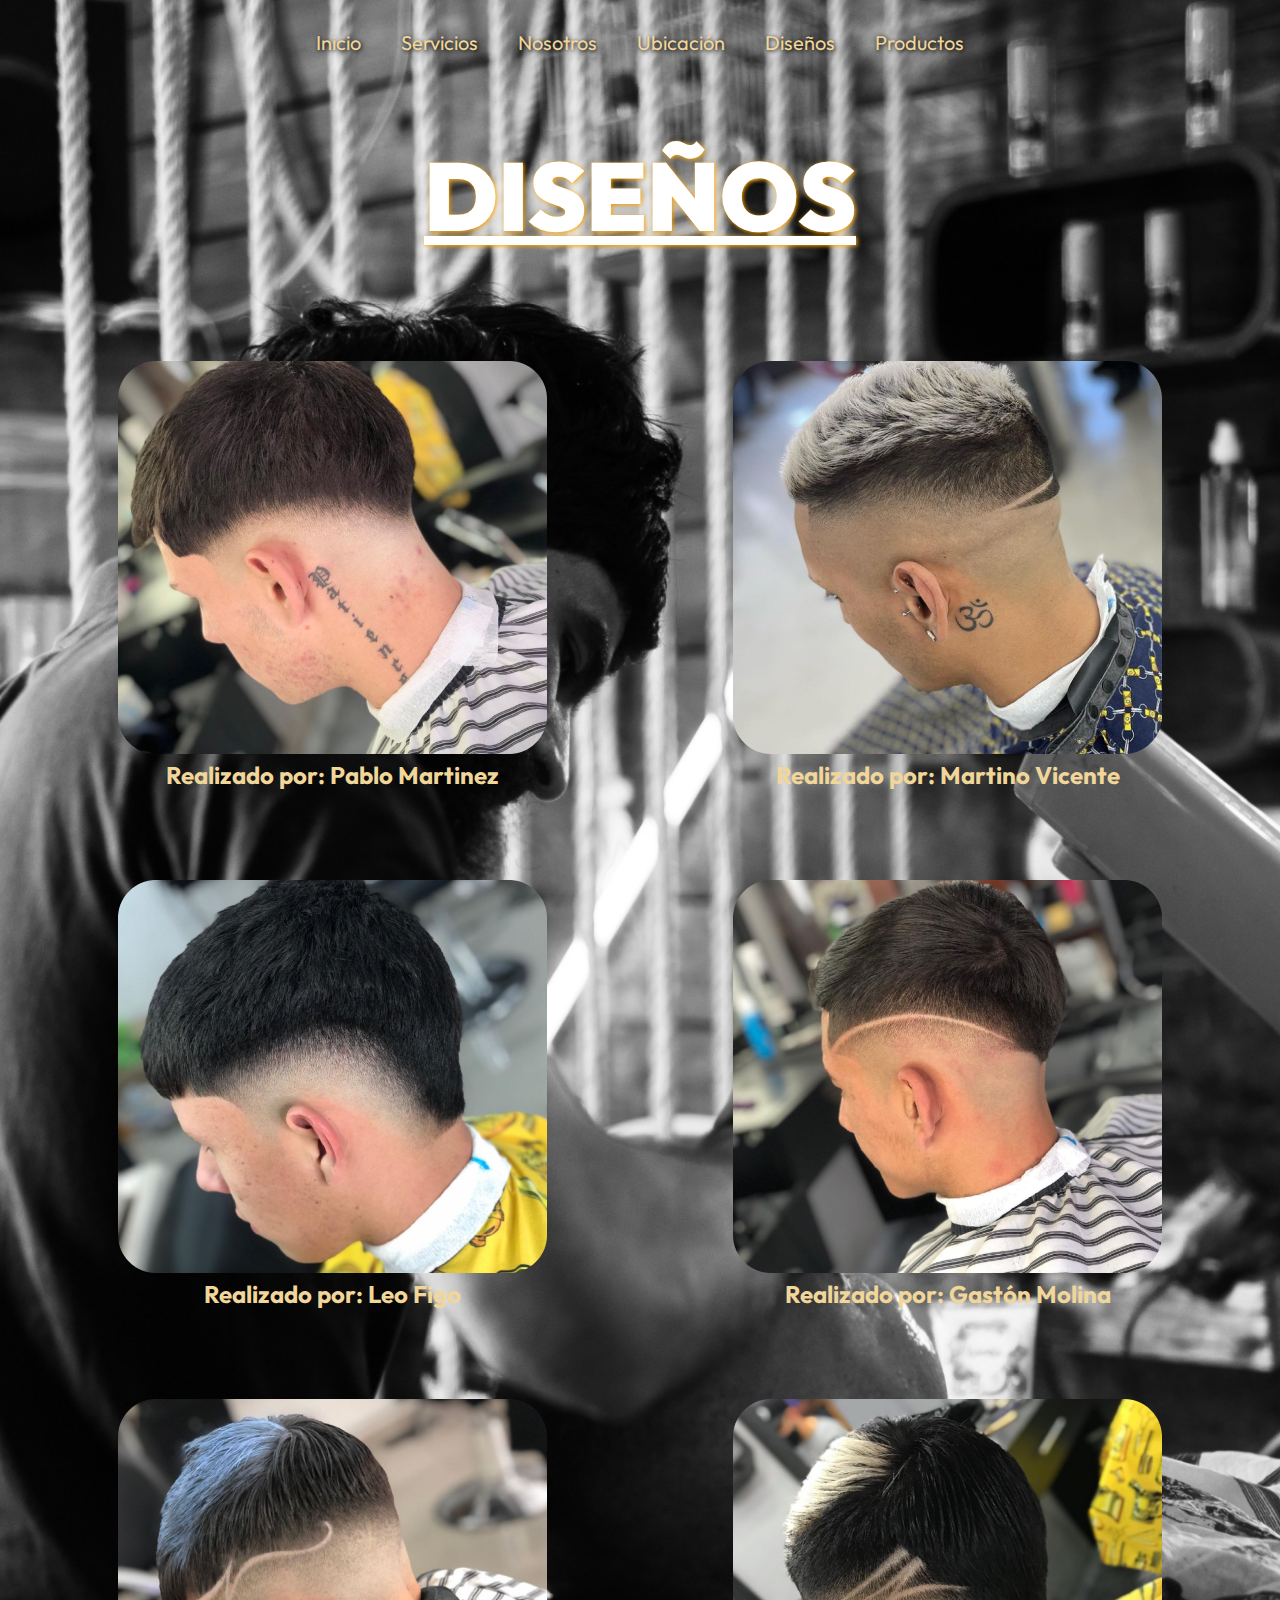
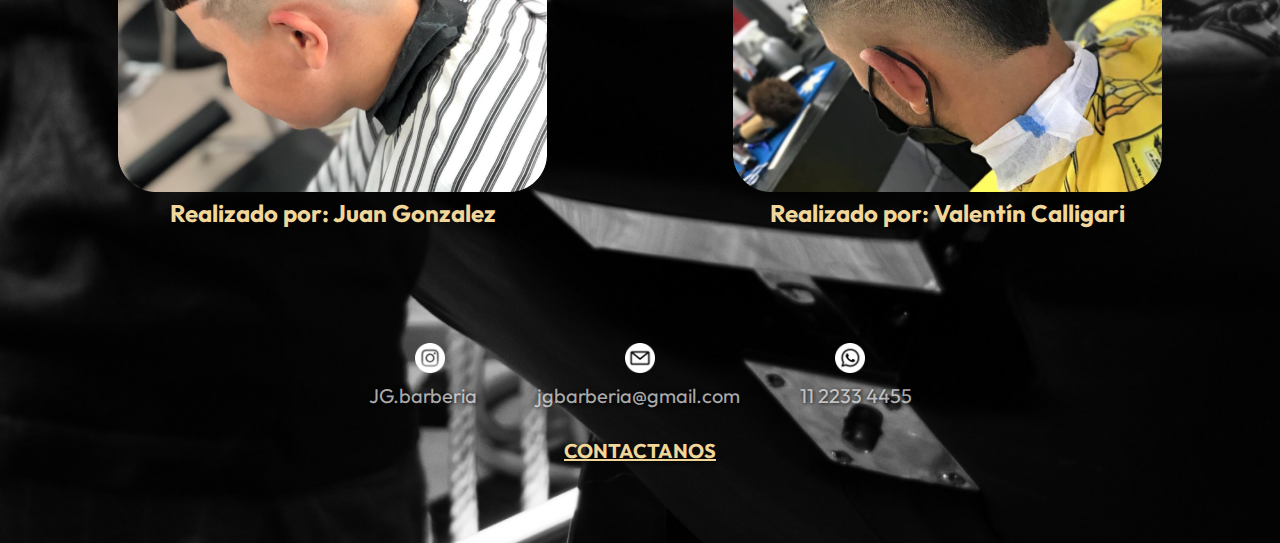
==== pages/diseños.html @ 5b82ba36 "main" ====
<!DOCTYPE html>
<html lang="en">

<head>
    <meta charset="UTF-8">
    <meta name="viewport" content="width=device-width, initial-scale=1.0">
    <title>Diseños</title>
    <link rel="stylesheet" href="../css/styles.css">
</head>

<body class="diseñosFondo">
    <header class="barraNavegacion">
        <nav>
            <ul>
                <li><a href="../inicio.html">Inicio</a></li>
                <li><a href="./servicios.html">Servicios</a></li>
                <li><a href="./nosotros.html">Nosotros</a></li>
                <li><a href="./ubicacion.html">Ubicación</a></li>
                <li><a href="#">Diseños</a></li>
                <li><a href="./productos.html">Productos</a></li>
            </ul>
        </nav>
    </header>

    <main class="diseños">
        <div>
            <h1><strong>DISEÑOS</strong></h1>
        </div>
        <section>
            <article>
                <div>
                    <img src="../assets/img/diseños/corte1.png" alt="">
                    <p>Realizado por: Pablo Martinez</p>
                </div>
                <div>
                    <img src="../assets/img/diseños/corte2.png" alt="">
                    <p>Realizado por: Martino Vicente</p>
                </div>
            </article>
            <article>
                <div>
                    <img src="../assets/img/diseños/corte3.png" alt="">
                    <p>Realizado por: Leo Figo</p>
                </div>
                <div>
                    <img src="../assets/img/diseños/corte4.png" alt="">
                    <p>Realizado por: Gastón Molina</p>
                </div>
            </article>
            <article>
                <div>
                    <img src="../assets/img/diseños/corte5.png" alt="">
                    <p>Realizado por: Juan Gonzalez</p>
                </div>
                <div>
                    <img src="../assets/img/diseños/corte6.png" alt="">
                    <p>Realizado por: Valentín Calligari</p>
                </div>
            </article>
        </section>
    </main>

    <footer class="piePagina">
        <div>
            <div class="iconos">
                <img src="../assets/img/iconos/instagram.png" alt="">
                <img src="../assets/img/iconos/email.png" alt="">
                <img src="../assets/img/iconos/whatsapp.png" alt="">
            </div>
            <ul>
                <li>JG.barberia</li>
                <li>jgbarberia@gmail.com</li>
                <li>11 2233 4455</li>
            </ul>
        </div>
        <div>
            <h3>CONTACTANOS</h3>
        </div>
    </footer>
</body>

</html>
---- css/styles.css ----
@import url('https://fonts.googleapis.com/css2?family=Outfit:wght@100..900&display=swap');
@import url('https://fonts.googleapis.com/css2?family=UnifrakturMaguntia&display=swap');

* {
    margin: 0;
    padding: 0;
    box-sizing: border-box;
}

/* header y footer */

.barraNavegacion {
    text-shadow: 1px 1px 4px black;
    text-decoration: none;
    font-family: "Outfit", sans-serif;
    font-size: 20px;
}

.barraNavegacion nav ul {
    display: flex;
    flex-direction: row;
    justify-content: center;
    gap: 2.5rem;
    list-style: none;
    margin: 30px;
    flex-wrap: wrap;
}

.piePagina {
    width: 100%;
    height: 250px;
    text-shadow: 1px 1px 4px black;
    font-family: "Outfit", sans-serif;
    font-size: 20px;
}

.piePagina div ul {
    color: rgba(255, 255, 255, 0.678);
    display: flex;
    flex-direction: row;
    justify-content: center;
    gap: 3.75rem;
    list-style: none;
    padding-top: 10px;
    flex-wrap: wrap;
}

.iconos {
    display: flex;
    flex-direction: row;
    justify-content: center;
    gap: 11.25rem;
    padding-top: 50px;

}

.iconos img {
    width: 30px;
    height: 30px;
}

.piePagina div h3 {
    color: #f1d69a;
    text-shadow: 1px 1px 4px black;
    text-align: center;
    text-decoration: underline;
    font-size: 20px;
    font-weight: bold;
    padding-top: 30px;
}

a {
    text-decoration: none;
    color: #f1d69a;
}

/* Inicio */

.inicio {
    background-image: url("../assets/img/fondos/inicio.jpg");
    background-size: cover;
    background-repeat: no-repeat;
    background-position: center;
}


.inicioTitulo div h1 {
    color: white;
    text-shadow: 1px 1px 4px orange;
    text-align: center;
    font-family: "UnifrakturMaguntia", cursive;
    font-size: 128px;
    font-weight: lighter;
    margin-top: 140px;
}

.inicioTitulo div h2 {
    color: #f1d69a;
    text-align: center;
    font-family: "Outfit", sans-serif;
    font-size: 80px;
    margin: 20px;
}

.inicioTitulo div h4 {
    color: white;
    text-shadow: 1px 1px 4px orange;
    text-align: center;
    text-decoration: underline;
    font-family: "Outfit", sans-serif;
    font-size: 32px;
    padding-top: 10px;
    margin-bottom: 170px;
}

/* Servicios */

.servicios {
    background-image: url("../assets/img/fondos/servicioss.jpg");
    background-size: cover;
    background-repeat: no-repeat;
    background-position: center;
}

.serviciosTitulo {
    color: white;
    text-shadow: 1px 1px 4px orange;
    text-align: center;
    text-decoration: underline;
    font-family: "Outfit", sans-serif;
    font-size: 96px;
    margin-top: 80px;
    margin-bottom: 80px;
}

.sectionServicios {
    display: flex;
    justify-content: space-around;
    text-align: center;
    margin-bottom: 50px;
    flex-wrap: wrap;
}

.serviciosUno p {
    color: rgba(255, 255, 255, 0.541);
    font-family: "Outfit", sans-serif;
    font-size: 18px;
}

.serviciosUno h4 {
    color: #f1d69a;
    font-family: "Outfit", sans-serif;
    font-size: 24px;
    margin-top: 20px;
}

.serviciosUno img {
    width: 18.75rem;
    height: 15.625rem;
    border: 10px solid white;
    border-radius: 50%;
}

.serviciosDos p {
    color: rgba(255, 255, 255, 0.541);
    font-family: "Outfit", sans-serif;
    font-size: 18px;
}

.serviciosDos h4 {
    color: #f1d69a;
    font-family: "Outfit", sans-serif;
    font-size: 24px;
    margin-top: 20px;
}

.serviciosDos img {
    width: 18.75rem;
    height: 15.625rem;
    border: 10px solid white;
    border-radius: 50%;
}

.serviciosTres p {
    color: rgba(255, 255, 255, 0.541);
    font-family: "Outfit", sans-serif;
    font-size: 18px;
}

.serviciosTres h4 {
    color: #f1d69a;
    font-family: "Outfit", sans-serif;
    font-size: 24px;
    margin-top: 20px;
}

.serviciosTres img {
    width: 18.75rem;
    height: 15.625rem;
    border: 10px solid white;
    border-radius: 50%;
}

/* Nosotros */

.nosotros {
    background-image: url("../assets/img/fondos/nosotros.jpg");
    background-size: cover;
    background-repeat: no-repeat;
    background-position: center;
}

.mainNosotros div h1 {
    color: white;
    text-shadow: 1px 1px 4px orange;
    text-align: center;
    text-decoration: underline;
    font-family: "Outfit", sans-serif;
    font-size: 96px;
    margin-top: 80px;
    margin-bottom: 80px;
}

.imgNosotros img {
    display: block;
    margin-left: auto;
    margin-right: auto;
    border: 10px solid white;
    border-radius: 20px;
    margin-left: auto;
    margin-right: auto;
    margin-bottom: 40px;
}

.mainNosotros div p {
    text-align: center;
    color: white;
    text-shadow: 1px 1px 4px orange;
    font-family: "Outfit", sans-serif;
    font-size: 26px;
    margin-bottom: 40px;
}

/* Ubicación */

.ubicacionFondo {
    background-image: url("../assets/img/fondos/ubicacion.jpg");
    background-size: cover;
    background-repeat: no-repeat;
    background-position: center;
}

.ubicacion div h1 {
    color: white;
    text-shadow: 1px 1px 4px orange;
    text-align: center;
    text-decoration: underline;
    font-family: "Outfit", sans-serif;
    font-size: 96px;
    margin-top: 80px;
    margin-bottom: 80px;
}

.ubicacion div iframe {
    display: block;
    margin-left: auto;
    margin-right: auto;
    margin-bottom: 40px;
    border-radius: 20px;
}

.descUbicacion {
    color: white;
    text-shadow: 1px 1px 4px orange;
    text-align: center;
    font-family: "Outfit", sans-serif;
    font-size: 26px;
    margin-bottom: 40px;
}

/* Diseños */

.diseñosFondo {
    background-image: url("../assets/img/fondos/diseñoss.jpg");
    background-size: cover;
    background-repeat: no-repeat;
    background-position: center;
}

.diseños div h1 {
    color: white;
    text-shadow: 1px 1px 4px orange;
    text-align: center;
    text-decoration: underline;
    font-family: "Outfit", sans-serif;
    font-size: 96px;
    margin-top: 80px;
    margin-bottom: 80px;
}

.diseños section {
    color: #f1d69a;
    text-align: center;
    font-weight: bold;
    font-family: "Outfit", sans-serif;
    font-size: 24px;
}

.diseños section article {
    display: flex;
    justify-content: space-around;
    padding: 25px;
    margin-bottom: 40px;
    flex-wrap: wrap;
}

/* Productos */

.fondoProductos {
    background-image: url("../assets/img/fondos/productos.jpg");
    background-size: cover;
    background-repeat: no-repeat;
    background-position: center;
}

.mainProductos div h1 {
    color: white;
    text-shadow: 1px 1px 4px orange;
    text-align: center;
    text-decoration: underline;
    font-family: "Outfit", sans-serif;
    font-size: 96px;
    margin-top: 80px;
    margin-bottom: 80px;
}

.productos h4 {
    color: #f1d69a;
    font-family: "Outfit", sans-serif;
    font-size: 24px;
    padding-left: 270px;
    margin-top: 40px;
    margin-bottom: 40px;
}

.articleProd {
    display: flex;
    flex-direction: row;
    justify-content: space-evenly;
}

.articleProd article {
    width: 300px;
    height: 450px;
    border-radius: 20px;
    background-color: white;
    font-family: "Outfit", sans-serif;
}

.productos div article img {
    width: 100%;
    height: 50%;
    margin-top: 20px;
}

.nombreProd {
    color: black;
    text-align: center;
    font-size: 16px;
    margin-top: 70px;
}

.precio {
    color: #f1d69a;
    text-align: center;
    text-shadow: 1px 1px 4px black;
    font-size: 24px;
    font-weight: bold;
    margin-top: 20px;
}

@media (max-width:1024px) {

    /* Productos */
    .productos h4 {
        padding-left: 80px;
    }
}

@media (max-width:768px) {

    /* Inicio */
    .inicioTitulo div h1 {
        font-size: 110px;
    }

    .inicioTitulo div h2 {
        font-size: 60px;
    }

    .inicioTitulo div h4 {
        font-size: 24px;
    }

    /* Nosotros*/
    .mainNosotros div p {
        font-size: 20px;
    }

    /* Diseños */
    .diseños section article {
        gap: 80px;
    }

    /* Productos */
    .articleProd article {
        width: 200px;
        height: 350px;
    }

    .nombreProd {
        font-size: 12px;
    }

    .precio {
        font-size: 18px;
    }
}

@media (max-width:425px) {

    /* header y footer */
    .barraNavegacion {
        font-size: 15px;
    }

    .piePagina {
        height: 200px;
        font-size: 15px;
    }

    .piePagina div ul {
        gap: 1.25rem;
    }

    .iconos {
        gap: 6.25rem;
    }

    /* Inicio */

    .inicioTitulo div h1 {
        font-size: 90px;
    }

    .inicioTitulo div h2 {
        font-size: 50px;
    }

    .inicioTitulo div h4 {
        font-size: 20px;
    }

    /* Servicios */

    .serviciosTitulo {
        font-size: 60px;
    }

    .sectionServicios {
        gap: 40px;
    }

    /* Nosotros */

    .mainNosotros div h1 {
        font-size: 60px;
    }

    /* Ubicacion */

    .ubicacion div h1 {
        font-size: 60px;
    }

    .descUbicacion {
        font-size: 20px;
    }

    /* Diseños */

    .diseños div h1 {
        font-size: 60px;
    }

    .diseños section article div p {
        margin-top: 10px;
    }

    .diseños section article div img {
        width: 80%;
    }

    /* Productos */

    .mainProductos div h1 {
        font-size: 60px;
    }

    .productos h4 {
        text-align: center;
        padding-left: 0;
    }

    .articleProd {
        flex-wrap: wrap;
        row-gap: 20px;
    }

    .articleProd article {
        width: 200px;
        height: 350px;
    }

    .nombreProd {
        font-size: 12px;
    }

    .precio {
        font-size: 18px;
    }
}

@media (max-width:375px) {
    /* Nosotros */

    .imgNosotros img {
        width: 80%;
    }

    /* Ubicacion */

    .ubicacion div iframe {
        width: 80%;
    }

    /* Diseños */

    .diseños section {
        font-size: 18px;
    }

    /* Productos */

    .mainProductos div h1 {
        font-size: 50px;
    }
}

@media (max-width:320px) {
    /* header y footer */

    .barraNavegacion {
        font-size: 12px;
    }

    .piePagina {
        height: 200px;
        font-size: 12px;
    }

    .piePagina div ul {
        gap: 1.25rem;
    }

    .iconos {
        gap: 5rem;
    }

    /* Inicio */

    .inicioTitulo div h1 {
        font-size: 70px;
    }

    .inicioTitulo div h2 {
        font-size: 40px;
    }

    .inicioTitulo div h4 {
        font-size: 15px;
    }

    /* Servicios */

    .serviciosTitulo {
        font-size: 40px;
    }

    .serviciosUno div img {
        width: 80%;
    }

    .serviciosDos div img {
        width: 16.25rem;
    }

    .serviciosTres div img {
        width: 80%;
    }

    /* Nosotros */

    .mainNosotros div h1 {
        font-size: 40px;
    }

    .mainNosotros div p {
        font-size: 16px;
    }

    /* Ubicacion */

    .ubicacion div h1 {
        font-size: 40px;
    }

    /* Diseños */

    .diseños div h1 {
        font-size: 40px;
    }

    /* Productos */

    .mainProductos div h1 {
        font-size: 40px;
    }
}
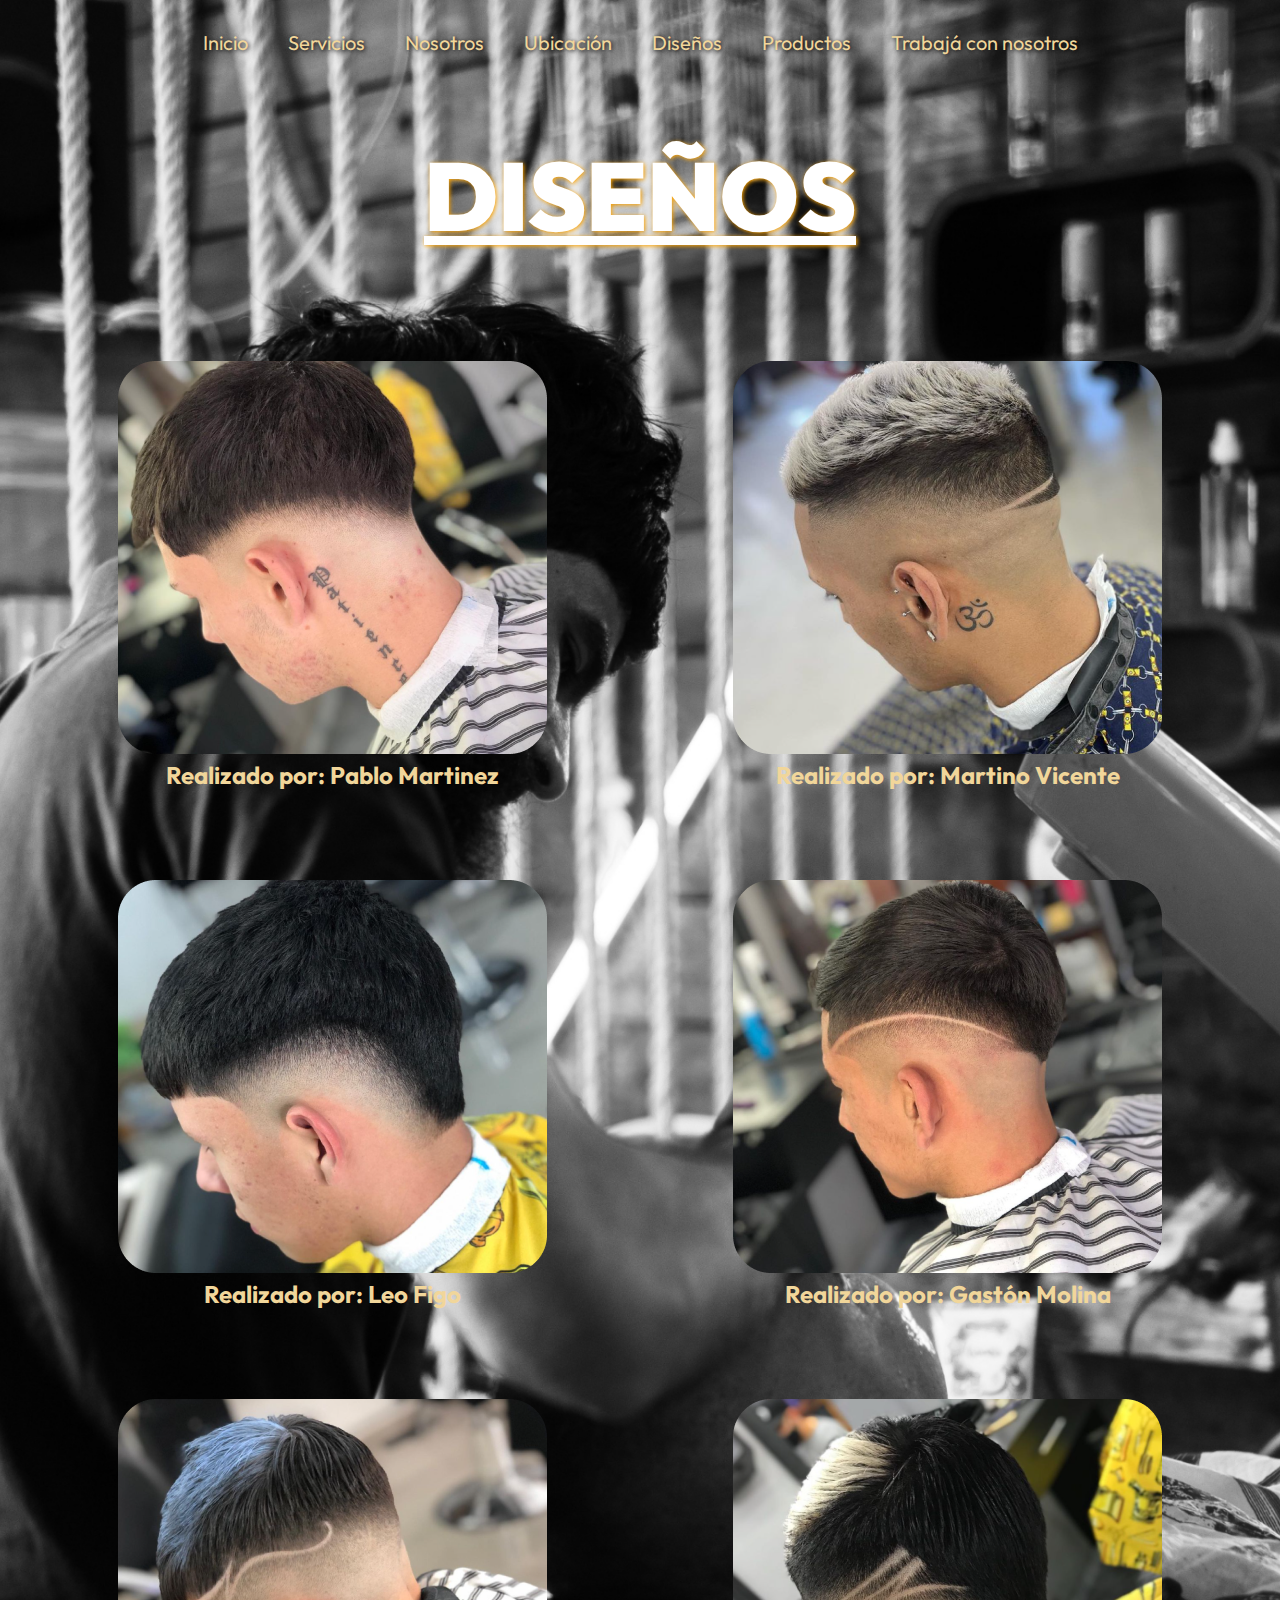
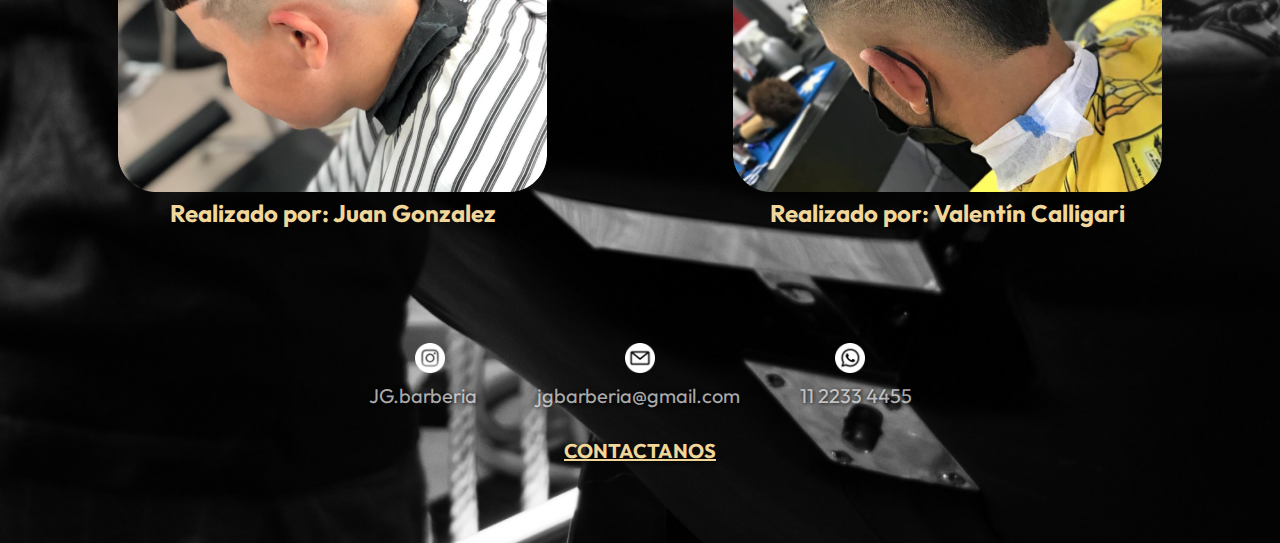
==== commit d701a20e: "hice tbjNosotros.html" ====
--- a/pages/diseños.html
+++ b/pages/diseños.html
@@ -12,12 +12,13 @@
     <header class="barraNavegacion">
         <nav>
             <ul>
-                <li><a href="../inicio.html">Inicio</a></li>
+                <li><a href="../index.html">Inicio</a></li>
                 <li><a href="./servicios.html">Servicios</a></li>
                 <li><a href="./nosotros.html">Nosotros</a></li>
                 <li><a href="./ubicacion.html">Ubicación</a></li>
                 <li><a href="#">Diseños</a></li>
                 <li><a href="./productos.html">Productos</a></li>
+                <li><a href="./trabajaConNosotros.html">Trabajá con nosotros</a></li>
             </ul>
         </nav>
     </header>
--- a/css/styles.css
+++ b/css/styles.css
@@ -379,6 +379,59 @@
     margin-top: 20px;
 }
 
+/* Trabajá con nosotros */
+
+.tbjNosotros {
+    background-image: url("../assets/img/fondos/tbjNosotros.jpg");
+    background-size: cover;
+    background-repeat: no-repeat;
+    background-position: center;
+}
+
+.mainTbjNosotros section article {
+    display: flex;
+    width: 100%;
+    height: 600px;
+    background-color: rgb(0, 0, 0, 0.6);
+    margin-top: 100px;
+}
+
+.mainTbjNosotros section article img {
+    width: 50%;
+    height: 100%;
+}
+
+.mainTbjNosotros section article h1 {
+    color: white;
+    text-shadow: 1px 1px 4px orange;
+    text-align: left;
+    text-decoration: underline;
+    font-family: "Outfit", sans-serif;
+    font-size: 96px;
+    padding-left: 240px;
+    padding-top: 100px;
+}
+
+.mainTbjNosotros div {
+    font-family: "Outfit", sans-serif;
+    text-align: center;
+    font-weight: bold;
+}
+
+.mainTbjNosotros div p {
+    color: white;
+    text-shadow: 1px 1px 4px orange;
+    font-size: 48px;
+    margin-top: 60px;
+}
+
+.mainTbjNosotros div h3 {
+    color: #f1d69a;
+    font-size: 80px;
+    margin-top: 40px;
+    margin-bottom: 40px;
+}
+
 @media (max-width:1024px) {
 
     /* Productos */
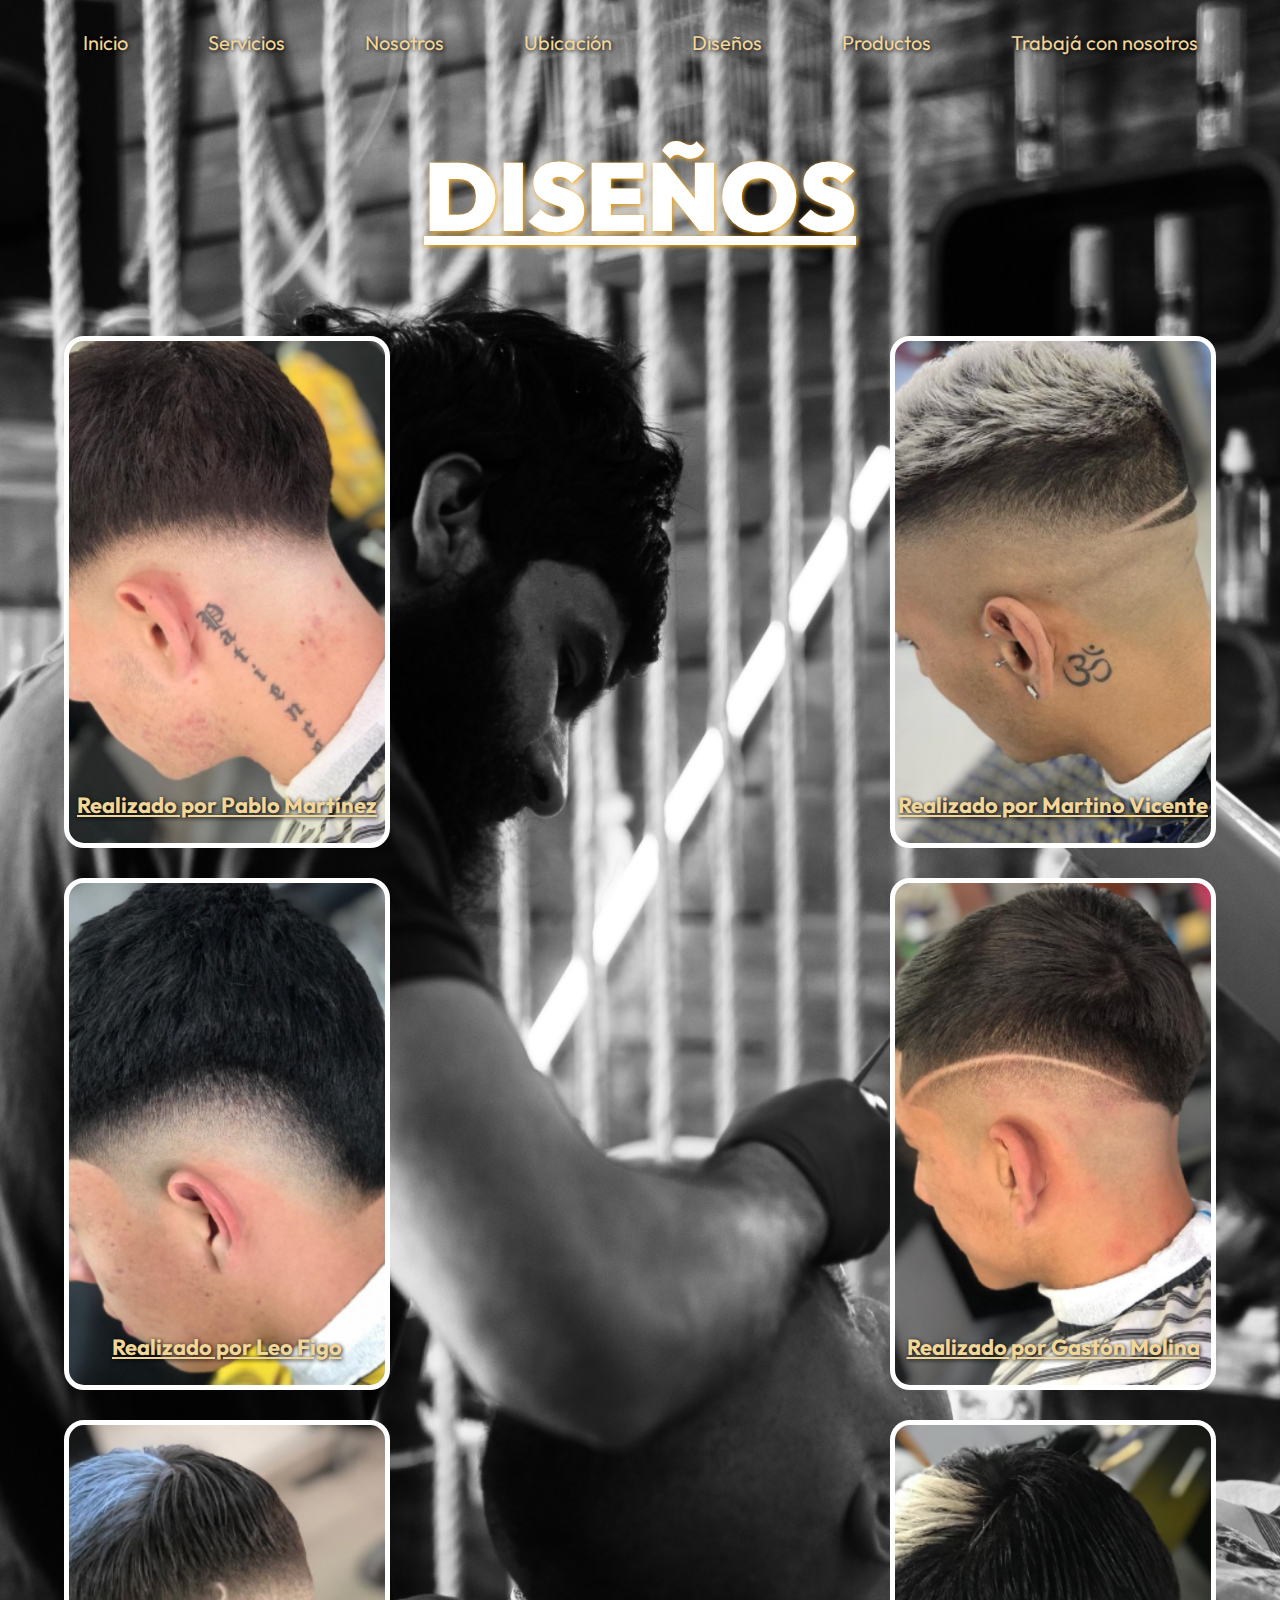
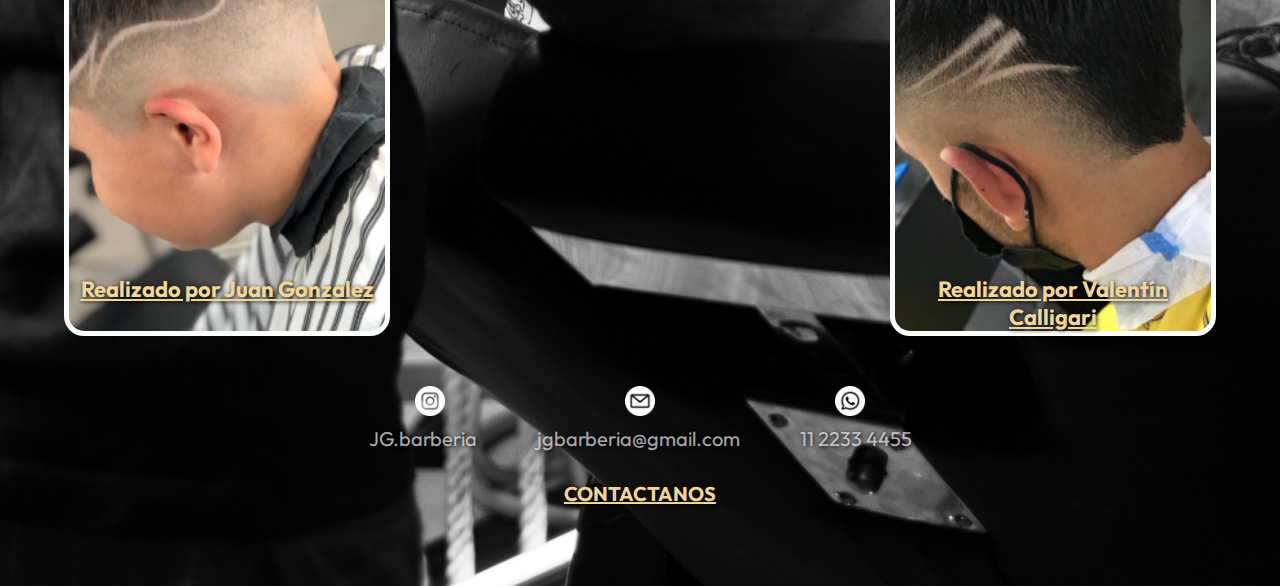
==== commit 90f0dcc4: "Incluí grids" ====
--- a/pages/diseños.html
+++ b/pages/diseños.html
@@ -29,33 +29,23 @@
         </div>
         <section>
             <article>
-                <div>
-                    <img src="../assets/img/diseños/corte1.png" alt="">
-                    <p>Realizado por: Pablo Martinez</p>
+                <div class="corte1">
+                    <h3>Realizado por Pablo Martínez</h3>
                 </div>
-                <div>
-                    <img src="../assets/img/diseños/corte2.png" alt="">
-                    <p>Realizado por: Martino Vicente</p>
+                <div class="corte2">
+                    <h3>Realizado por Martino Vicente</h3>
                 </div>
-            </article>
-            <article>
-                <div>
-                    <img src="../assets/img/diseños/corte3.png" alt="">
-                    <p>Realizado por: Leo Figo</p>
+                <div class="corte3">
+                    <h3>Realizado por Leo Figo</h3>
                 </div>
-                <div>
-                    <img src="../assets/img/diseños/corte4.png" alt="">
-                    <p>Realizado por: Gastón Molina</p>
+                <div class="corte4">
+                    <h3>Realizado por Gastón Molina</h3>
                 </div>
-            </article>
-            <article>
-                <div>
-                    <img src="../assets/img/diseños/corte5.png" alt="">
-                    <p>Realizado por: Juan Gonzalez</p>
+                <div class="corte5">
+                    <h3>Realizado por Juan Gonzalez</h3>
                 </div>
-                <div>
-                    <img src="../assets/img/diseños/corte6.png" alt="">
-                    <p>Realizado por: Valentín Calligari</p>
+                <div class="corte6">
+                    <h3>Realizado por Valentín Calligari</h3>
                 </div>
             </article>
         </section>
--- a/css/styles.css
+++ b/css/styles.css
@@ -20,10 +20,18 @@
     display: flex;
     flex-direction: row;
     justify-content: center;
-    gap: 2.5rem;
+    gap: 5rem;
     list-style: none;
     margin: 30px;
     flex-wrap: wrap;
+}
+
+.barraNavegacion nav ul li {
+    transition: transform 0.3s ease;
+}
+
+.barraNavegacion nav ul li:hover {
+    transform: scale(1.2);
 }
 
 .piePagina {
@@ -141,61 +149,21 @@
     flex-wrap: wrap;
 }
 
-.serviciosUno p {
+.sectionServicios article p {
     color: rgba(255, 255, 255, 0.541);
     font-family: "Outfit", sans-serif;
     font-size: 18px;
 }
 
-.serviciosUno h4 {
+.sectionServicios article h4 {
     color: #f1d69a;
     font-family: "Outfit", sans-serif;
     font-size: 24px;
     margin-top: 20px;
 }
 
-.serviciosUno img {
-    width: 18.75rem;
-    height: 15.625rem;
-    border: 10px solid white;
-    border-radius: 50%;
-}
-
-.serviciosDos p {
-    color: rgba(255, 255, 255, 0.541);
-    font-family: "Outfit", sans-serif;
-    font-size: 18px;
-}
-
-.serviciosDos h4 {
-    color: #f1d69a;
-    font-family: "Outfit", sans-serif;
-    font-size: 24px;
-    margin-top: 20px;
-}
-
-.serviciosDos img {
-    width: 18.75rem;
-    height: 15.625rem;
-    border: 10px solid white;
-    border-radius: 50%;
-}
-
-.serviciosTres p {
-    color: rgba(255, 255, 255, 0.541);
-    font-family: "Outfit", sans-serif;
-    font-size: 18px;
-}
-
-.serviciosTres h4 {
-    color: #f1d69a;
-    font-family: "Outfit", sans-serif;
-    font-size: 24px;
-    margin-top: 20px;
-}
-
-.serviciosTres img {
-    width: 18.75rem;
+.sectionServicios article img {
+    width: 100%;
     height: 15.625rem;
     border: 10px solid white;
     border-radius: 50%;
@@ -298,20 +266,165 @@
     margin-bottom: 80px;
 }
 
-.diseños section {
-    color: #f1d69a;
-    text-align: center;
-    font-weight: bold;
-    font-family: "Outfit", sans-serif;
-    font-size: 24px;
-}
-
 .diseños section article {
-    display: flex;
-    justify-content: space-around;
-    padding: 25px;
-    margin-bottom: 40px;
-    flex-wrap: wrap;
+    display: grid;
+    width: 90%;
+    height: 1600px;
+    row-gap: 30px;
+    column-gap: 500px;
+    margin: auto;
+    justify-content: center;
+    align-content: center;
+    grid-template-columns: repeat(2, 1fr);
+    grid-template-rows: repeat(3, 1fr);
+    grid-template-areas:
+        "corte1 corte2"
+        "corte3 corte4"
+        "corte5 corte6"
+    ;
+}
+
+.corte1 {
+    width: 100%;
+    height: 100%;
+    background-image: url("../assets/img/diseños/corte1.png");
+    background-repeat: no-repeat;
+    background-position: center;
+    background-size: cover;
+    grid-area: corte1;
+    justify-self: center;
+    align-self: center;
+    border: 5px solid white;
+    border-radius: 20px;
+}
+
+.corte1 h3 {
+    text-align: center;
+    text-decoration: underline;
+    font-family: "Outfit", sans-serif;
+    color: #f1d69a;
+    font-size: 22px;
+    margin-top: 450px;
+    text-shadow: 1px 1px 4px black;
+}
+
+.corte2 {
+    width: 100%;
+    height: 100%;
+    background-image: url("../assets/img/diseños/corte2.png");
+    background-repeat: no-repeat;
+    background-position: center;
+    background-size: cover;
+    grid-area: corte2;
+    justify-self: center;
+    align-self: center;
+    border: 5px solid white;
+    border-radius: 20px;
+}
+
+.corte2 h3 {
+    text-align: center;
+    text-decoration: underline;
+    font-family: "Outfit", sans-serif;
+    color: #f1d69a;
+    font-size: 22px;
+    margin-top: 450px;
+    text-shadow: 1px 1px 4px black;
+}
+
+.corte3 {
+    width: 100%;
+    height: 100%;
+    background-image: url("../assets/img/diseños/corte3.png");
+    background-repeat: no-repeat;
+    background-position: center;
+    background-size: cover;
+    grid-area: corte3;
+    justify-self: center;
+    align-self: center;
+    border: 5px solid white;
+    border-radius: 20px;
+}
+
+.corte3 h3 {
+    text-align: center;
+    text-decoration: underline;
+    font-family: "Outfit", sans-serif;
+    color: #f1d69a;
+    font-size: 22px;
+    margin-top: 450px;
+    text-shadow: 1px 1px 4px black;
+}
+
+.corte4 {
+    width: 100%;
+    height: 100%;
+    background-image: url("../assets/img/diseños/corte4.png");
+    background-repeat: no-repeat;
+    background-position: center;
+    background-size: cover;
+    grid-area: corte4;
+    justify-self: center;
+    align-self: center;
+    border: 5px solid white;
+    border-radius: 20px;
+}
+
+.corte4 h3 {
+    text-align: center;
+    text-decoration: underline;
+    font-family: "Outfit", sans-serif;
+    color: #f1d69a;
+    font-size: 22px;
+    margin-top: 450px;
+    text-shadow: 1px 1px 4px black;
+}
+
+.corte5 {
+    width: 100%;
+    height: 100%;
+    background-image: url("../assets/img/diseños/corte5.png");
+    background-repeat: no-repeat;
+    background-position: center;
+    background-size: cover;
+    grid-area: corte5;
+    justify-self: center;
+    border: 5px solid white;
+    border-radius: 20px;
+}
+
+.corte5 h3 {
+    text-align: center;
+    text-decoration: underline;
+    font-family: "Outfit", sans-serif;
+    color: #f1d69a;
+    font-size: 22px;
+    margin-top: 450px;
+    text-shadow: 1px 1px 4px black;
+}
+
+.corte6 {
+    width: 100%;
+    height: 100%;
+    background-image: url("../assets/img/diseños/corte6.png");
+    background-repeat: no-repeat;
+    background-position: center;
+    background-size: cover;
+    grid-area: corte6;
+    justify-self: center;
+    align-self: center;
+    border: 5px solid white;
+    border-radius: 20px;
+}
+
+.corte6 h3 {
+    text-align: center;
+    text-decoration: underline;
+    font-family: "Outfit", sans-serif;
+    color: #f1d69a;
+    font-size: 22px;
+    margin-top: 450px;
+    text-shadow: 1px 1px 4px black;
 }
 
 /* Productos */
@@ -355,6 +468,11 @@
     border-radius: 20px;
     background-color: white;
     font-family: "Outfit", sans-serif;
+    transition: transform 0.3s ease;
+}
+
+.articleProd article:hover {
+    transform: scale(1.1);
 }
 
 .productos div article img {
@@ -408,8 +526,8 @@
     text-decoration: underline;
     font-family: "Outfit", sans-serif;
     font-size: 96px;
-    padding-left: 240px;
-    padding-top: 100px;
+    margin: auto;
+    align-self: center;
 }
 
 .mainTbjNosotros div {
@@ -432,12 +550,36 @@
     margin-bottom: 40px;
 }
 
+
 @media (max-width:1024px) {
+
+    /* header */
+
+    .barraNavegacion nav ul {
+        gap: 2.5rem;
+    }
 
     /* Productos */
     .productos h4 {
         padding-left: 80px;
     }
+
+    /* Trabajá con nosotros */
+
+    .mainTbjNosotros section article {
+        height: 400px;
+    }
+
+    .mainTbjNosotros section article h1 {
+        font-size: 70px;
+    }
+
+    /* Diseños */
+    .diseños section article {
+        column-gap: 150px;
+    }
+
+
 }
 
 @media (max-width:768px) {
@@ -461,8 +603,40 @@
     }
 
     /* Diseños */
+
     .diseños section article {
-        gap: 80px;
+        height: 1000px;
+        column-gap: 90px;
+    }
+
+    .corte1 h3 {
+        margin-top: 250px;
+        font-size: 16px;
+    }
+
+    .corte2 h3 {
+        margin-top: 250px;
+        font-size: 16px;
+    }
+
+    .corte3 h3 {
+        margin-top: 250px;
+        font-size: 16px;
+    }
+
+    .corte4 h3 {
+        margin-top: 250px;
+        font-size: 16px;
+    }
+
+    .corte5 h3 {
+        margin-top: 250px;
+        font-size: 16px;
+    }
+
+    .corte6 h3 {
+        margin-top: 250px;
+        font-size: 16px;
     }
 
     /* Productos */
@@ -478,6 +652,24 @@
     .precio {
         font-size: 18px;
     }
+
+    /* Trabajá con nosotros */
+
+    .mainTbjNosotros section article {
+        height: 300px;
+    }
+
+    .mainTbjNosotros section article h1 {
+        font-size: 50px;
+    }
+
+    .mainTbjNosotros div p {
+        font-size: 34px;
+    }
+
+    .mainTbjNosotros div h3 {
+        font-size: 48px;
+    }
 }
 
 @media (max-width:425px) {
@@ -544,14 +736,69 @@
 
     .diseños div h1 {
         font-size: 60px;
-    }
-
-    .diseños section article div p {
-        margin-top: 10px;
-    }
-
-    .diseños section article div img {
-        width: 80%;
+        margin-bottom: 40px;
+    }
+
+    .diseños section article {
+        height: 800px;
+        column-gap: 20px;
+    }
+
+    .corte1 {
+        height: 80%;
+        margin-top: auto;
+    }
+
+    .corte1 h3 {
+        font-size: 14px;
+        margin-top: 150px;
+    }
+
+    .corte2 {
+        height: 80%;
+        margin-top: auto;
+    }
+
+    .corte2 h3 {
+        font-size: 14px;
+        margin-top: 150px;
+    }
+
+    .corte3 {
+        height: 80%;
+    }
+
+    .corte3 h3 {
+        font-size: 14px;
+        margin-top: 150px;
+    }
+
+    .corte4 {
+        height: 80%;
+    }
+
+    .corte4 h3 {
+        font-size: 14px;
+        margin-top: 150px;
+    }
+
+    .corte5 {
+        height: 80%;
+    }
+
+    .corte5 h3 {
+        font-size: 14px;
+        margin-top: 150px;
+    }
+
+    .corte6 {
+        height: 80%;
+        margin-bottom: auto;
+    }
+
+    .corte6 h3 {
+        font-size: 14px;
+        margin-top: 150px;
     }
 
     /* Productos */
@@ -582,6 +829,24 @@
     .precio {
         font-size: 18px;
     }
+
+    /* Trabajá con nosotros */
+
+    .mainTbjNosotros section article {
+        height: 200px;
+    }
+
+    .mainTbjNosotros section article h1 {
+        font-size: 30px;
+    }
+
+    .mainTbjNosotros div p {
+        font-size: 28px;
+    }
+
+    .mainTbjNosotros div h3 {
+        font-size: 34px;
+    }
 }
 
 @media (max-width:375px) {
@@ -599,14 +864,52 @@
 
     /* Diseños */
 
-    .diseños section {
-        font-size: 18px;
+    .corte1 h3 {
+        font-size: 13px;
+    }
+
+    .corte2 h3 {
+        font-size: 13px;
+    }
+
+    .corte3 h3 {
+        font-size: 13px;
+    }
+
+    .corte4 h3 {
+        font-size: 13px;
+    }
+
+    .corte5 h3 {
+        font-size: 13px;
+    }
+
+    .corte6 h3 {
+        font-size: 13px;
     }
 
     /* Productos */
 
     .mainProductos div h1 {
         font-size: 50px;
+    }
+
+    /* Trabajá con nosotros */
+
+    .mainTbjNosotros section article {
+        height: 180px;
+    }
+
+    .mainTbjNosotros section article h1 {
+        font-size: 25px;
+    }
+
+    .mainTbjNosotros div p {
+        font-size: 24px;
+    }
+
+    .mainTbjNosotros div h3 {
+        font-size: 30px;
     }
 }
 
@@ -650,18 +953,6 @@
         font-size: 40px;
     }
 
-    .serviciosUno div img {
-        width: 80%;
-    }
-
-    .serviciosDos div img {
-        width: 16.25rem;
-    }
-
-    .serviciosTres div img {
-        width: 80%;
-    }
-
     /* Nosotros */
 
     .mainNosotros div h1 {
@@ -684,9 +975,31 @@
         font-size: 40px;
     }
 
+    .diseños section article {
+        height: 600px;
+    }
+
     /* Productos */
 
     .mainProductos div h1 {
         font-size: 40px;
     }
+
+    /* Trabajá con nosotros */
+
+    .mainTbjNosotros section article {
+        height: 160px;
+    }
+
+    .mainTbjNosotros section article h1 {
+        font-size: 20px;
+    }
+
+    .mainTbjNosotros div p {
+        font-size: 20px;
+    }
+
+    .mainTbjNosotros div h3 {
+        font-size: 24px;
+    }
 }